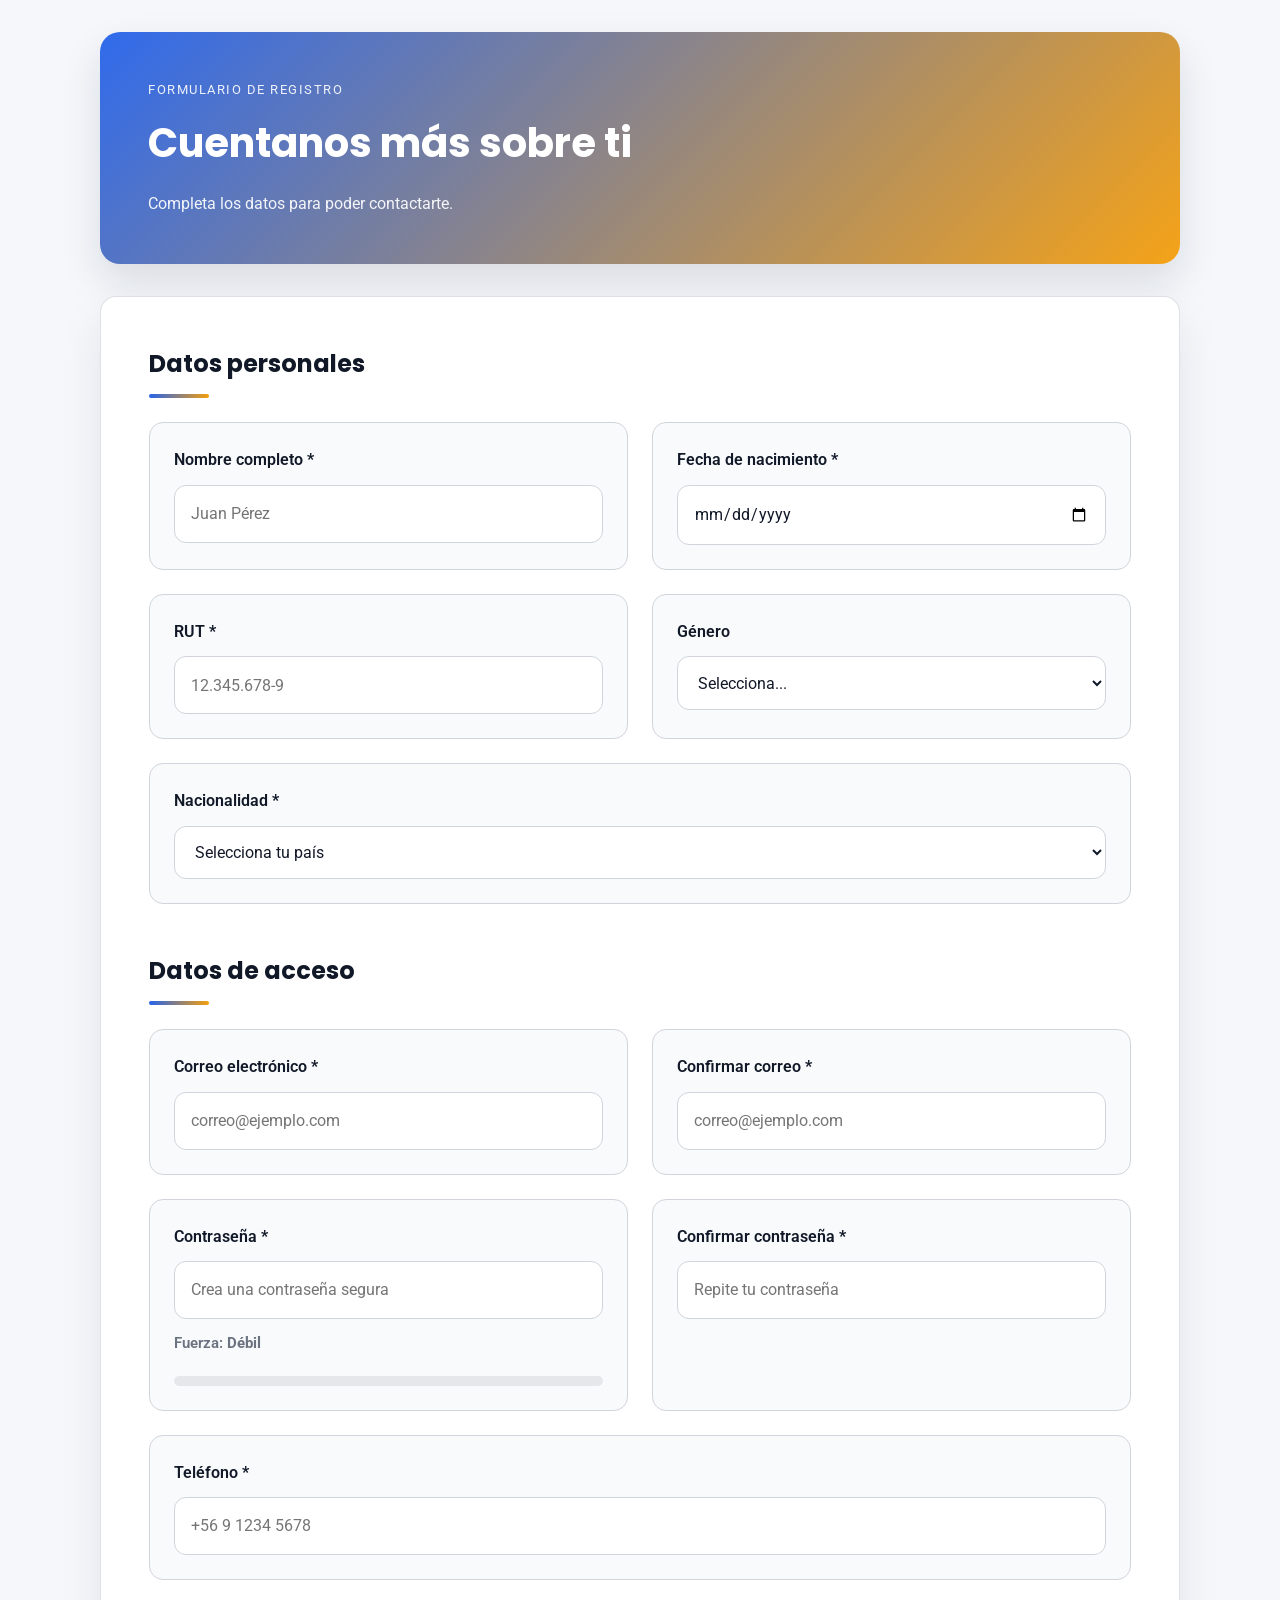
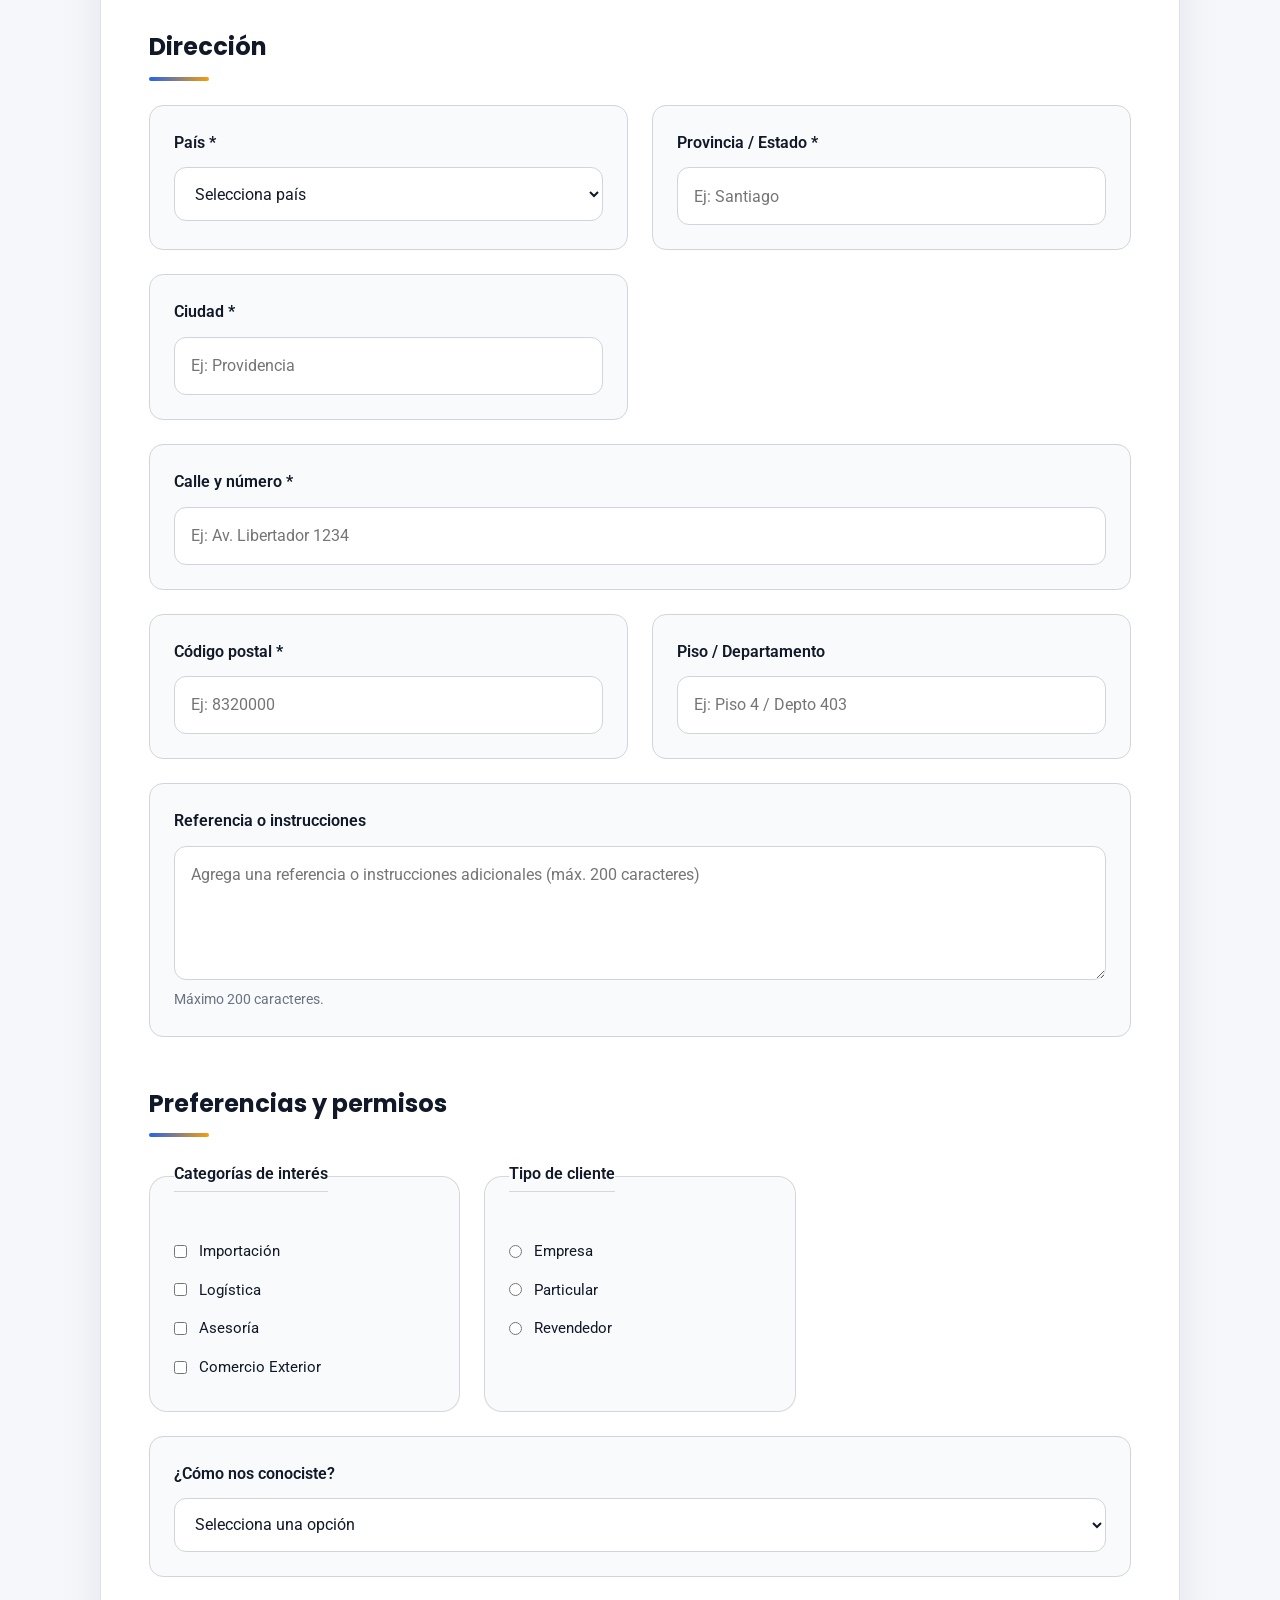
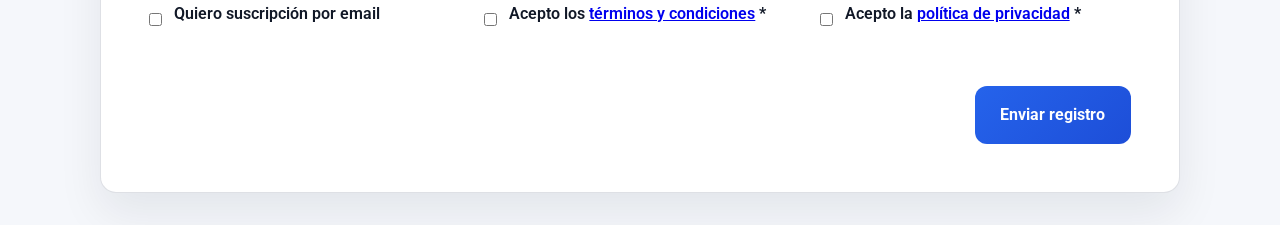
==== registro.html @ dc12669c "Avance con formulario y pagina del comercio" ====
<!DOCTYPE html>
<html lang="es">
<head>
    <meta charset="UTF-8">
    <meta name="viewport" content="width=device-width, initial-scale=1.0">
    <title>Registro - Global Import</title>
    <link rel="stylesheet" href="registro.css">
</head>
<body>
    <main class="page-shell">
        <header class="page-header">
            <div>
                <p class="eyebrow">Formulario de registro</p>
                <h1>Cuentanos más sobre ti</h1>
                <p class="subtitle">Completa los datos para poder contactarte.</p>
            </div>
        </header>

        <form class="registro-form" action="#" method="post">
            <section class="form-section">
                <h2>Datos personales</h2>
                <div class="field-grid">
                    <label class="field-group">
                        <span>Nombre completo <strong>*</strong></span>
                        <input type="text" name="nombre" placeholder="Juan Pérez" required>
                    </label>
                    <label class="field-group">
                        <span>Fecha de nacimiento <strong>*</strong></span>
                        <input type="date" name="fecha_nacimiento" required>
                    </label>
                    <label class="field-group">
                        <span>RUT <strong>*</strong></span>
                        <input type="text" name="rut" placeholder="12.345.678-9" required>
                    </label>
                    <label class="field-group">
                        <span>Género</span>
                        <select name="genero">
                            <option value="">Selecciona...</option>
                            <option value="masculino">Masculino</option>
                            <option value="femenino">Femenino</option>
                            <option value="no_binario">No binario</option>
                            <option value="prefiero_no_decir">Prefiero no decir</option>
                        </select>
                    </label>
                    <label class="field-group field-fullwidth">
                        <span>Nacionalidad <strong>*</strong></span>
                        <select name="nacionalidad" required>
                            <option value="">Selecciona tu país</option>
                            <option value="chile">Chile</option>
                            <option value="argentina">Argentina</option>
                            <option value="peru">Perú</option>
                            <option value="colombia">Colombia</option>
                            <option value="mexico">México</option>
                            <option value="espana">España</option>
                            <option value="estados_unidos">Estados Unidos</option>
                            <option value="brasil">Brasil</option>
                        </select>
                    </label>
                </div>
            </section>

            <section class="form-section">
                <h2>Datos de acceso</h2>
                <div class="field-grid">
                    <label class="field-group">
                        <span>Correo electrónico <strong>*</strong></span>
                        <input type="email" name="correo" placeholder="correo@ejemplo.com" required>
                    </label>
                    <label class="field-group">
                        <span>Confirmar correo <strong>*</strong></span>
                        <input type="email" name="correo_confirm" placeholder="correo@ejemplo.com" required>
                    </label>
                    <label class="field-group">
                        <span>Contraseña <strong>*</strong></span>
                        <input id="password" type="password" name="password" placeholder="Crea una contraseña segura" required>
                        <div class="password-strength" aria-live="polite">
                            <span class="strength-label">Fuerza: <strong id="strength-text">Débil</strong></span>
                            <div class="strength-meter">
                                <span id="strength-bar"></span>
                            </div>
                        </div>
                    </label>
                    <label class="field-group">
                        <span>Confirmar contraseña <strong>*</strong></span>
                        <input type="password" name="password_confirm" placeholder="Repite tu contraseña" required>
                    </label>
                    <label class="field-group field-fullwidth">
                        <span>Teléfono <strong>*</strong></span>
                        <input type="tel" name="telefono" placeholder="+56 9 1234 5678" pattern="\+?\d[\d\s]{7,}" required>
                    </label>
                </div>
            </section>

            <section class="form-section">
                <h2>Dirección</h2>
                <div class="field-grid">
                    <label class="field-group">
                        <span>País <strong>*</strong></span>
                        <select name="pais" required>
                            <option value="">Selecciona país</option>
                            <option value="chile">Chile</option>
                            <option value="argentina">Argentina</option>
                            <option value="peru">Perú</option>
                            <option value="colombia">Colombia</option>
                            <option value="mexico">México</option>
                            <option value="espana">España</option>
                            <option value="brasil">Brasil</option>
                            <option value="estados_unidos">Estados Unidos</option>
                        </select>
                    </label>
                    <label class="field-group">
                        <span>Provincia / Estado <strong>*</strong></span>
                        <input type="text" name="provincia" placeholder="Ej: Santiago" required>
                    </label>
                    <label class="field-group">
                        <span>Ciudad <strong>*</strong></span>
                        <input type="text" name="ciudad" placeholder="Ej: Providencia" required>
                    </label>
                    <label class="field-group field-fullwidth">
                        <span>Calle y número <strong>*</strong></span>
                        <input type="text" name="calle_numero" placeholder="Ej: Av. Libertador 1234" required>
                    </label>
                    <label class="field-group">
                        <span>Código postal <strong>*</strong></span>
                        <input type="text" name="codigo_postal" placeholder="Ej: 8320000" required>
                    </label>
                    <label class="field-group">
                        <span>Piso / Departamento</span>
                        <input type="text" name="piso_depto" placeholder="Ej: Piso 4 / Depto 403">
                    </label>
                    <label class="field-group field-fullwidth">
                        <span>Referencia o instrucciones</span>
                        <textarea name="referencia" rows="4" maxlength="200" placeholder="Agrega una referencia o instrucciones adicionales (máx. 200 caracteres)"></textarea>
                        <small class="help-text">Máximo 200 caracteres.</small>
                    </label>
                </div>
            </section>

            <section class="form-section">
                <h2>Preferencias y permisos</h2>
                <div class="field-grid field-grid--columns">
                    <fieldset class="field-card">
                        <legend>Categorías de interés</legend>
                        <label><input type="checkbox" name="categorias" value="importacion"> Importación</label>
                        <label><input type="checkbox" name="categorias" value="logistica"> Logística</label>
                        <label><input type="checkbox" name="categorias" value="asesoria"> Asesoría</label>
                        <label><input type="checkbox" name="categorias" value="comercio"> Comercio Exterior</label>
                    </fieldset>

                    <fieldset class="field-card">
                        <legend>Tipo de cliente</legend>
                        <label><input type="radio" name="tipo_cliente" value="empresa" required> Empresa</label>
                        <label><input type="radio" name="tipo_cliente" value="particular"> Particular</label>
                        <label><input type="radio" name="tipo_cliente" value="revendedor"> Revendedor</label>
                    </fieldset>

                    <label class="field-group field-fullwidth">
                        <span>¿Cómo nos conociste?</span>
                        <select name="como_conociste">
                            <option value="">Selecciona una opción</option>
                            <option value="busqueda_web">Búsqueda en web</option>
                            <option value="redes_sociales">Redes sociales</option>
                            <option value="recomendacion">Recomendación</option>
                            <option value="rss">RSS</option>
                            <option value="newsletter">Newsletter</option>
                            <option value="otro">Otro</option>
                        </select>
                    </label>

                    <label class="field-group checkbox-inline">
                        <input type="checkbox" name="suscripcion_email" value="si">
                        <span>Quiero suscripción por email</span>
                    </label>

                    <label class="field-group checkbox-inline">
                        <input type="checkbox" name="acepto_terminos" required>
                        <span>Acepto los <a href="#" target="_blank">términos y condiciones</a> <strong>*</strong></span>
                    </label>

                    <label class="field-group checkbox-inline">
                        <input type="checkbox" name="acepto_privacidad" required>
                        <span>Acepto la <a href="#" target="_blank">política de privacidad</a> <strong>*</strong></span>
                    </label>
                </div>
            </section>

            <div class="form-actions">
                <button type="submit" class="btn-primary">Enviar registro</button>
            </div>
        </form>
    </main>

    <script>
        const passwordInput = document.getElementById('password');
        const strengthBar = document.getElementById('strength-bar');
        const strengthText = document.getElementById('strength-text');

        function evaluatePassword(value) {
            let score = 0;
            const patterns = [
                /[a-z]/,
                /[A-Z]/,
                /[0-9]/,
                /[^A-Za-z0-9]/,
                /.{8,}/
            ];
            patterns.forEach((pattern) => {
                if (pattern.test(value)) score += 1;
            });
            return score;
        }

        function updateStrengthMeter() {
            const value = passwordInput.value;
            const score = evaluatePassword(value);
            const width = (score / 5) * 100;
            strengthBar.style.width = width + '%';

            if (score <= 2) {
                strengthBar.className = 'weak';
                strengthText.textContent = 'Débil';
            } else if (score === 3 || score === 4) {
                strengthBar.className = 'medium';
                strengthText.textContent = 'Aceptable';
            } else {
                strengthBar.className = 'strong';
                strengthText.textContent = 'Fuerte';
            }
        }

        passwordInput.addEventListener('input', updateStrengthMeter);
    </script>
</body>
</html>
---- registro.css ----
@import url('https://fonts.googleapis.com/css2?family=Poppins:wght@300;400;500;600;700&family=Roboto:wght@300;400;500;700&display=swap');

:root {
    --color-background: #f5f7fb;
    --color-surface: #ffffff;
    --color-primary: #2563eb;
    --color-primary-dark: #1d4ed8;
    --color-secondary: #f59e0b;
    --color-secondary-dark: #d97706;
    --color-border: #d1d5db;
    --color-text: #111827;
    --color-muted: #6b7280;
    --color-success: #16a34a;
    --font-heading: 'Poppins', sans-serif;
    --font-body: 'Roboto', sans-serif;
    --radius: 16px;
    --spacing-xs: 0.65rem;
    --spacing-sm: 1rem;
    --spacing-md: 1.5rem;
    --spacing-lg: 2rem;
    --spacing-xl: 3rem;
    --transition: 0.25s ease;
}

* {
    margin: 0;
    padding: 0;
    box-sizing: border-box;
}

html {
    scroll-behavior: smooth;
}

body {
    font-family: var(--font-body);
    background: var(--color-background);
    color: var(--color-text);
    line-height: 1.6;
    padding: var(--spacing-lg);
}

button,
input,
select,
textarea {
    font: inherit;
}

.page-shell {
    max-width: 1080px;
    margin: 0 auto;
}

.page-header {
    background: linear-gradient(135deg, rgba(37, 99, 235, 0.95), rgba(245, 158, 11, 0.95));
    color: #fff;
    border-radius: calc(var(--radius) * 1.25);
    padding: var(--spacing-xl);
    margin-bottom: var(--spacing-lg);
    box-shadow: 0 18px 40px rgba(15, 23, 42, 0.12);
}

.page-header .eyebrow {
    text-transform: uppercase;
    letter-spacing: 1.5px;
    font-size: 0.8rem;
    opacity: 0.9;
    margin-bottom: var(--spacing-xs);
}

.page-header h1 {
    font-family: var(--font-heading);
    font-size: 2.5rem;
    margin-bottom: var(--spacing-sm);
}

.page-header .subtitle {
    color: rgba(255, 255, 255, 0.92);
    max-width: 760px;
}

.registro-form {
    background: var(--color-surface);
    border-radius: var(--radius);
    padding: var(--spacing-xl);
    box-shadow: 0 20px 45px rgba(15, 23, 42, 0.08);
    border: 1px solid rgba(209, 213, 219, 0.72);
}

.form-section {
    margin-bottom: var(--spacing-xl);
}

.form-section h2 {
    font-family: var(--font-heading);
    font-size: 1.5rem;
    margin-bottom: var(--spacing-md);
    position: relative;
}

.form-section h2::after {
    content: '';
    width: 60px;
    height: 4px;
    background: linear-gradient(90deg, var(--color-primary), var(--color-secondary));
    display: block;
    margin-top: var(--spacing-xs);
    border-radius: 999px;
}

.field-grid {
    display: grid;
    grid-template-columns: repeat(2, minmax(0, 1fr));
    gap: var(--spacing-md);
}

.field-grid--columns {
    grid-template-columns: repeat(3, minmax(0, 1fr));
}

.field-group,
.field-card {
    display: flex;
    flex-direction: column;
    background: #f8fafc;
    padding: var(--spacing-md);
    border: 1px solid var(--color-border);
    border-radius: 14px;
}

.field-group label,
.field-card label {
    display: flex;
    align-items: center;
    gap: 0.75rem;
    cursor: pointer;
    margin-top: 0.5rem;
}

.field-group span,
.field-card legend {
    margin-bottom: 0.75rem;
    font-weight: 600;
}

.field-group input,
.field-group select,
.field-group textarea {
    border: 1px solid var(--color-border);
    border-radius: 12px;
    padding: 0.95rem 1rem;
    background: #ffffff;
    color: var(--color-text);
    transition: border-color var(--transition), box-shadow var(--transition);
}

.field-group input:focus,
.field-group select:focus,
.field-group textarea:focus {
    outline: none;
    border-color: var(--color-primary);
    box-shadow: 0 0 0 4px rgba(37, 99, 235, 0.12);
}

.field-fullwidth {
    grid-column: 1 / -1;
}

.checkbox-inline {
    flex-direction: row;
    align-items: center;
    gap: 0.75rem;
    background: transparent;
    border: none;
    padding: 0;
}

.field-card {
    padding: var(--spacing-md);
    background: #f8fafc;
    border-radius: 18px;
    border: 1px solid rgba(209, 213, 219, 0.9);
}

.field-card legend {
    font-size: 1rem;
    padding-bottom: 0.25rem;
    border-bottom: 1px solid rgba(209, 213, 219, 0.9);
    margin-bottom: 1rem;
}

.field-card label {
    margin: 0.45rem 0;
    font-size: 0.95rem;
    cursor: pointer;
}

.field-card input[type='checkbox'],
.field-card input[type='radio'] {
    accent-color: var(--color-primary);
}

.help-text {
    margin-top: 0.5rem;
    color: var(--color-muted);
    font-size: 0.9rem;
}

.password-strength {
    margin-top: 0.75rem;
    display: grid;
    gap: 0.5rem;
}

.strength-label {
    font-size: 0.95rem;
    color: var(--color-muted);
}

.strength-meter {
    background: #e5e7eb;
    border-radius: 999px;
    height: 10px;
    overflow: hidden;
}

.strength-meter span {
    display: block;
    height: 100%;
    width: 0;
    border-radius: 999px;
    background: var(--color-secondary);
    transition: width var(--transition), background var(--transition);
}

.strength-meter span.weak {
    background: #f97316;
}

.strength-meter span.medium {
    background: #f59e0b;
}

.strength-meter span.strong {
    background: #16a34a;
}

button.btn-primary {
    display: inline-flex;
    align-items: center;
    justify-content: center;
    background: linear-gradient(135deg, var(--color-primary), var(--color-primary-dark));
    color: #ffffff;
    border: none;
    border-radius: 12px;
    padding: 1rem 1.6rem;
    font-size: 1rem;
    font-weight: 700;
    cursor: pointer;
    transition: transform var(--transition), box-shadow var(--transition);
}

button.btn-primary:hover {
    transform: translateY(-2px);
    box-shadow: 0 18px 35px rgba(37, 99, 235, 0.22);
}

.form-actions {
    display: flex;
    justify-content: flex-end;
    margin-top: var(--spacing-xl);
}

@media (max-width: 900px) {
    .field-grid,
    .field-grid--columns {
        grid-template-columns: 1fr;
    }

    .form-actions {
        justify-content: center;
    }
}

@media (max-width: 560px) {
    body {
        padding: var(--spacing-md);
    }

    .page-header h1 {
        font-size: 2rem;
    }

    .page-header {
        padding: var(--spacing-lg);
    }

    .registro-form {
        padding: var(--spacing-lg);
    }
}
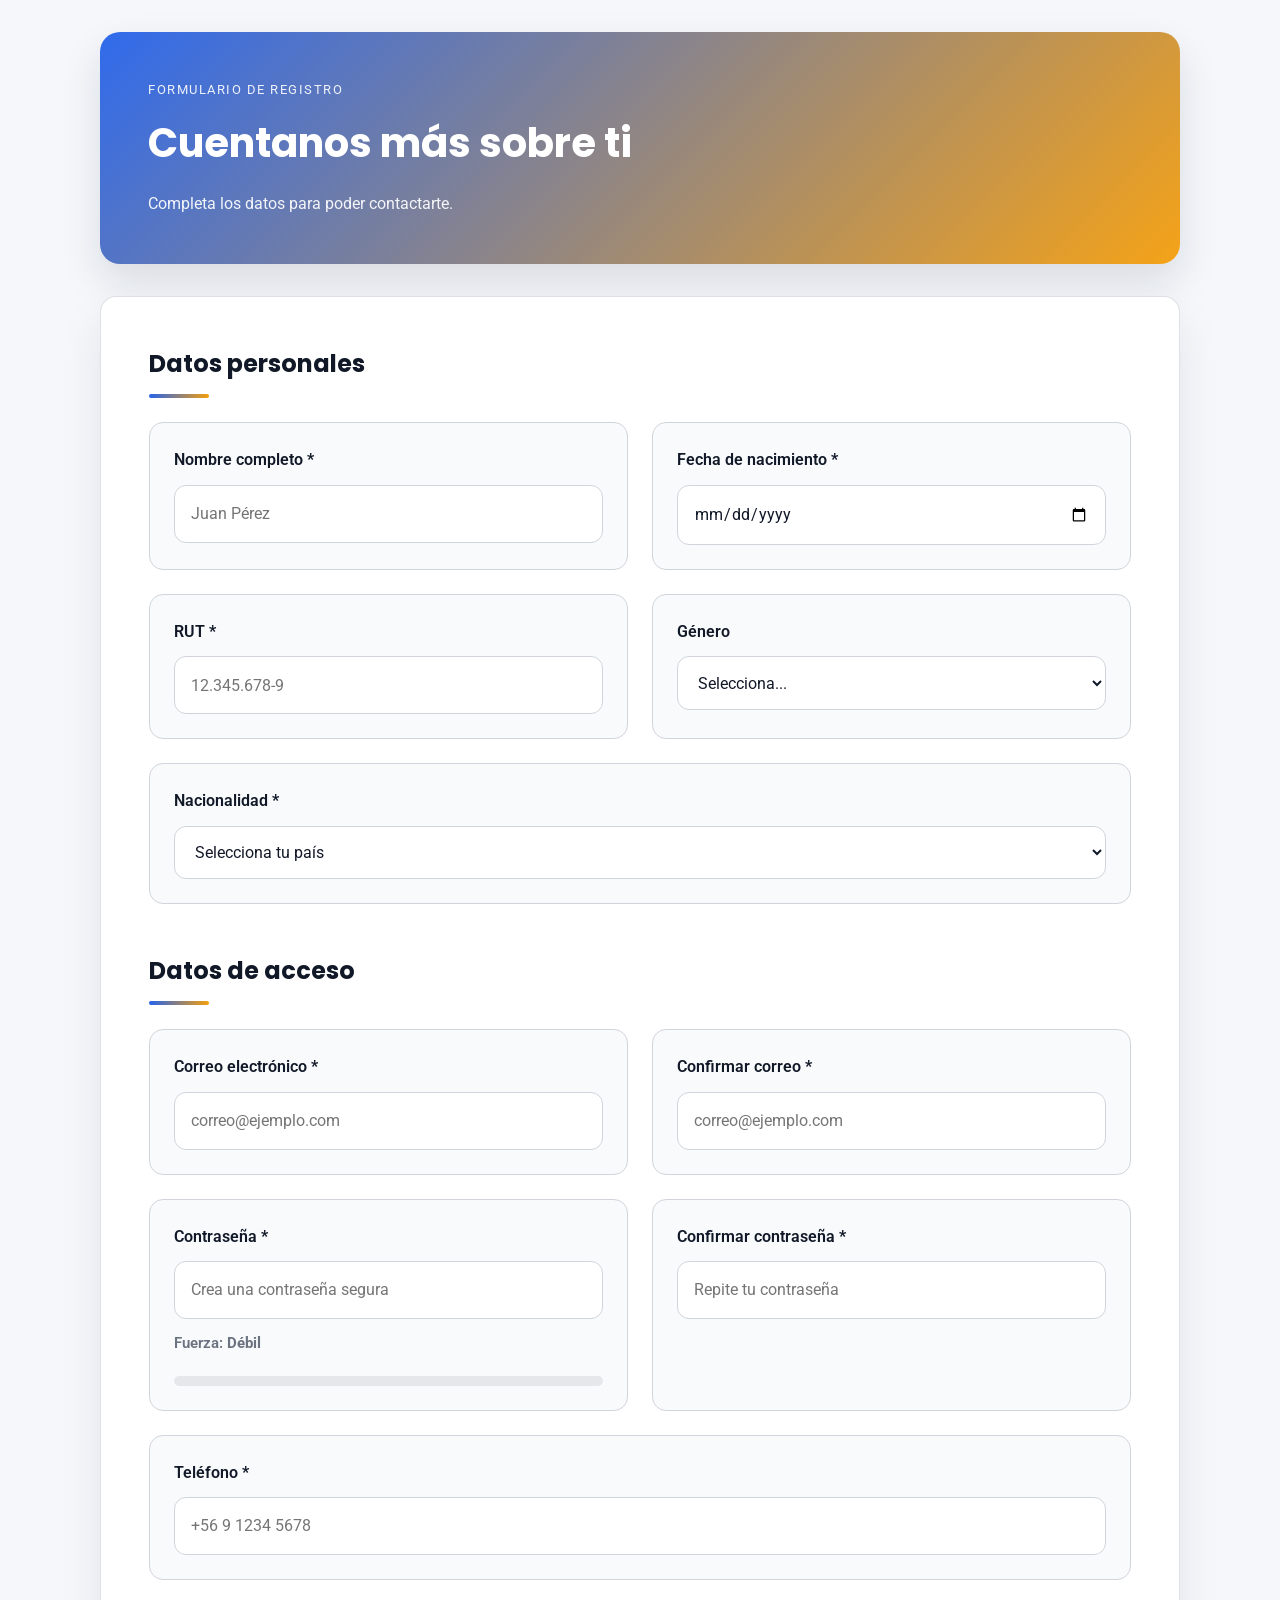
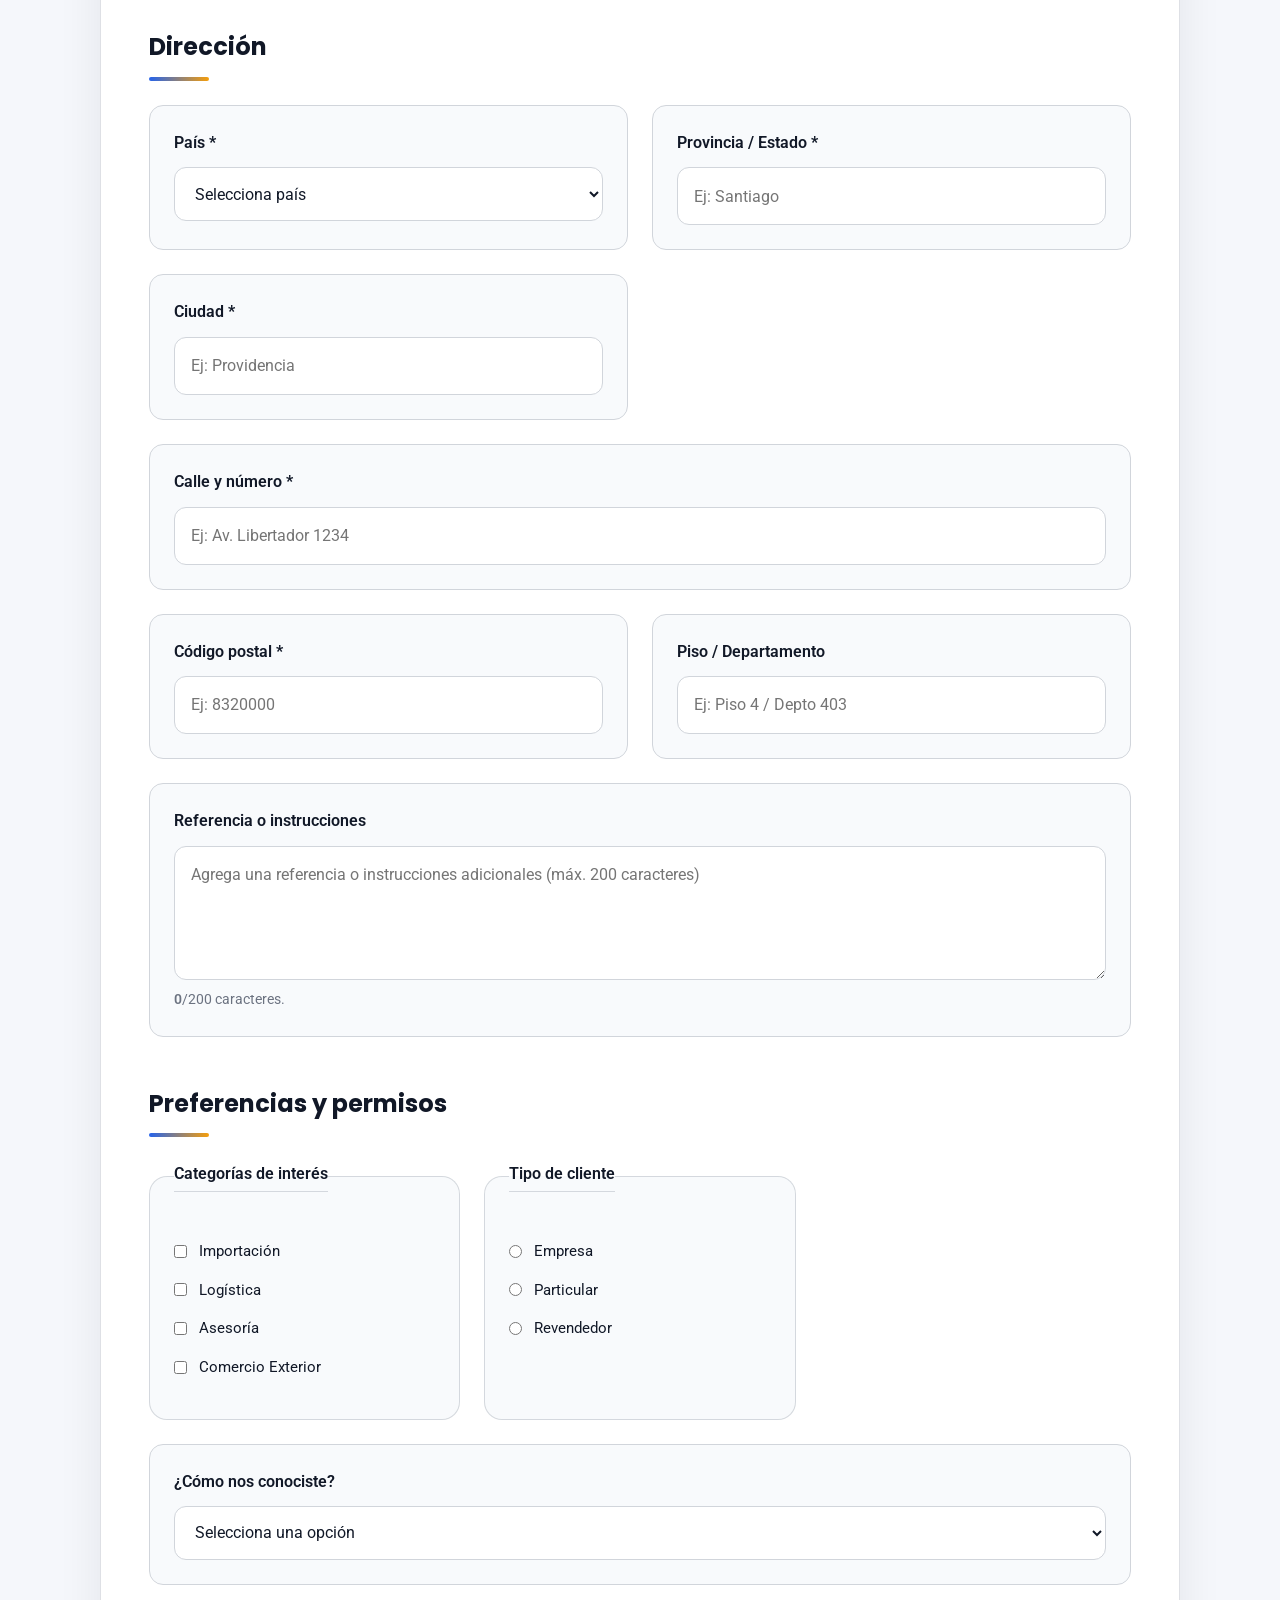
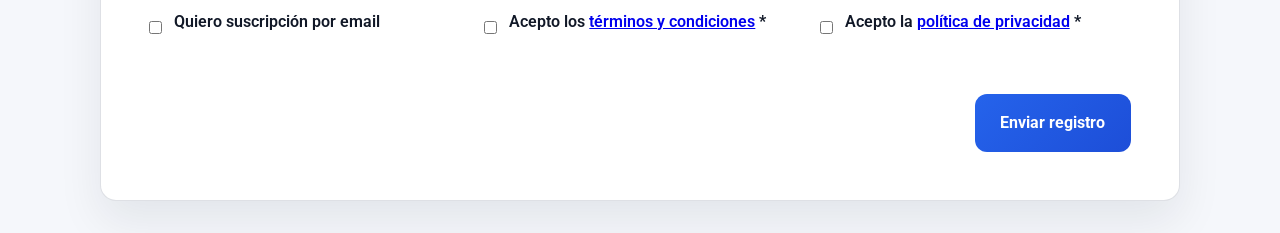
==== commit 9d6ca537: "Validacion de formulario de contacto con js" ====
--- a/registro.html
+++ b/registro.html
@@ -23,14 +23,17 @@
                     <label class="field-group">
                         <span>Nombre completo <strong>*</strong></span>
                         <input type="text" name="nombre" placeholder="Juan Pérez" required>
+                        <span class="error-message"></span>
                     </label>
                     <label class="field-group">
                         <span>Fecha de nacimiento <strong>*</strong></span>
                         <input type="date" name="fecha_nacimiento" required>
+                        <span class="error-message"></span>
                     </label>
                     <label class="field-group">
                         <span>RUT <strong>*</strong></span>
                         <input type="text" name="rut" placeholder="12.345.678-9" required>
+                        <span class="error-message"></span>
                     </label>
                     <label class="field-group">
                         <span>Género</span>
@@ -41,6 +44,7 @@
                             <option value="no_binario">No binario</option>
                             <option value="prefiero_no_decir">Prefiero no decir</option>
                         </select>
+                        <span class="error-message"></span>
                     </label>
                     <label class="field-group field-fullwidth">
                         <span>Nacionalidad <strong>*</strong></span>
@@ -55,6 +59,7 @@
                             <option value="estados_unidos">Estados Unidos</option>
                             <option value="brasil">Brasil</option>
                         </select>
+                        <span class="error-message"></span>
                     </label>
                 </div>
             </section>
@@ -65,14 +70,17 @@
                     <label class="field-group">
                         <span>Correo electrónico <strong>*</strong></span>
                         <input type="email" name="correo" placeholder="correo@ejemplo.com" required>
+                        <span class="error-message"></span>
                     </label>
                     <label class="field-group">
                         <span>Confirmar correo <strong>*</strong></span>
                         <input type="email" name="correo_confirm" placeholder="correo@ejemplo.com" required>
+                        <span class="error-message"></span>
                     </label>
                     <label class="field-group">
                         <span>Contraseña <strong>*</strong></span>
                         <input id="password" type="password" name="password" placeholder="Crea una contraseña segura" required>
+                        <span class="error-message"></span>
                         <div class="password-strength" aria-live="polite">
                             <span class="strength-label">Fuerza: <strong id="strength-text">Débil</strong></span>
                             <div class="strength-meter">
@@ -83,10 +91,12 @@
                     <label class="field-group">
                         <span>Confirmar contraseña <strong>*</strong></span>
                         <input type="password" name="password_confirm" placeholder="Repite tu contraseña" required>
+                        <span class="error-message"></span>
                     </label>
                     <label class="field-group field-fullwidth">
                         <span>Teléfono <strong>*</strong></span>
                         <input type="tel" name="telefono" placeholder="+56 9 1234 5678" pattern="\+?\d[\d\s]{7,}" required>
+                        <span class="error-message"></span>
                     </label>
                 </div>
             </section>
@@ -107,22 +117,27 @@
                             <option value="brasil">Brasil</option>
                             <option value="estados_unidos">Estados Unidos</option>
                         </select>
+                        <span class="error-message"></span>
                     </label>
                     <label class="field-group">
                         <span>Provincia / Estado <strong>*</strong></span>
                         <input type="text" name="provincia" placeholder="Ej: Santiago" required>
+                        <span class="error-message"></span>
                     </label>
                     <label class="field-group">
                         <span>Ciudad <strong>*</strong></span>
                         <input type="text" name="ciudad" placeholder="Ej: Providencia" required>
+                        <span class="error-message"></span>
                     </label>
                     <label class="field-group field-fullwidth">
                         <span>Calle y número <strong>*</strong></span>
                         <input type="text" name="calle_numero" placeholder="Ej: Av. Libertador 1234" required>
+                        <span class="error-message"></span>
                     </label>
                     <label class="field-group">
                         <span>Código postal <strong>*</strong></span>
                         <input type="text" name="codigo_postal" placeholder="Ej: 8320000" required>
+                        <span class="error-message"></span>
                     </label>
                     <label class="field-group">
                         <span>Piso / Departamento</span>
@@ -131,7 +146,8 @@
                     <label class="field-group field-fullwidth">
                         <span>Referencia o instrucciones</span>
                         <textarea name="referencia" rows="4" maxlength="200" placeholder="Agrega una referencia o instrucciones adicionales (máx. 200 caracteres)"></textarea>
-                        <small class="help-text">Máximo 200 caracteres.</small>
+                        <small class="help-text"><span id="char-count">0</span>/200 caracteres.</small>
+                        <span class="error-message"></span>
                     </label>
                 </div>
             </section>
@@ -145,6 +161,7 @@
                         <label><input type="checkbox" name="categorias" value="logistica"> Logística</label>
                         <label><input type="checkbox" name="categorias" value="asesoria"> Asesoría</label>
                         <label><input type="checkbox" name="categorias" value="comercio"> Comercio Exterior</label>
+                        <span class="error-message" style="display: block;"></span>
                     </fieldset>
 
                     <fieldset class="field-card">
@@ -152,6 +169,7 @@
                         <label><input type="radio" name="tipo_cliente" value="empresa" required> Empresa</label>
                         <label><input type="radio" name="tipo_cliente" value="particular"> Particular</label>
                         <label><input type="radio" name="tipo_cliente" value="revendedor"> Revendedor</label>
+                        <span class="error-message" style="display: block;"></span>
                     </fieldset>
 
                     <label class="field-group field-fullwidth">
@@ -175,11 +193,13 @@
                     <label class="field-group checkbox-inline">
                         <input type="checkbox" name="acepto_terminos" required>
                         <span>Acepto los <a href="#" target="_blank">términos y condiciones</a> <strong>*</strong></span>
+                        <span class="error-message" style="display: block; margin-top: 0.5rem;"></span>
                     </label>
 
                     <label class="field-group checkbox-inline">
                         <input type="checkbox" name="acepto_privacidad" required>
                         <span>Acepto la <a href="#" target="_blank">política de privacidad</a> <strong>*</strong></span>
+                        <span class="error-message" style="display: block; margin-top: 0.5rem;"></span>
                     </label>
                 </div>
             </section>
@@ -188,6 +208,17 @@
                 <button type="submit" class="btn-primary">Enviar registro</button>
             </div>
         </form>
+
+        <!-- Pantalla de éxito -->
+        <div class="success-screen" id="successScreen">
+            <div class="success-content">
+                <div class="success-icon">✓</div>
+                <h2>¡Registro Exitoso!</h2>
+                <p class="success-message">Bienvenido, <span id="userName"></span></p>
+                <p>Tu registro ha sido completado satisfactoriamente. Pronto recibirás un correo de confirmación.</p>
+                <button type="button" class="btn-primary" onclick="window.location.href='index.html'">Volver al Inicio</button>
+            </div>
+        </div>
     </main>
 
     <script>
@@ -230,5 +261,7 @@
 
         passwordInput.addEventListener('input', updateStrengthMeter);
     </script>
+    
+    <script src="validaciones.js"></script>
 </body>
 </html>
--- a/registro.css
+++ b/registro.css
@@ -183,6 +183,16 @@
     border: 1px solid rgba(209, 213, 219, 0.9);
 }
 
+.field-card.campo-error {
+    border-color: #dc2626 !important;
+    background-color: rgba(220, 38, 38, 0.05);
+}
+
+.field-card.campo-ok {
+    border-color: var(--color-success) !important;
+    background-color: rgba(22, 163, 74, 0.05);
+}
+
 .field-card legend {
     font-size: 1rem;
     padding-bottom: 0.25rem;
@@ -272,6 +282,134 @@
     margin-top: var(--spacing-xl);
 }
 
+/* Estilos para validación - Error y Éxito */
+.campo-error input,
+.campo-error select,
+.campo-error textarea {
+    border-color: #dc2626 !important;
+    background-color: rgba(220, 38, 38, 0.05);
+}
+
+.campo-error input:focus,
+.campo-error select:focus,
+.campo-error textarea:focus {
+    box-shadow: 0 0 0 4px rgba(220, 38, 38, 0.12);
+}
+
+.campo-ok input,
+.campo-ok select,
+.campo-ok textarea {
+    border-color: var(--color-success) !important;
+    background-color: rgba(22, 163, 74, 0.05);
+}
+
+.campo-ok input:focus,
+.campo-ok select:focus,
+.campo-ok textarea:focus {
+    box-shadow: 0 0 0 4px rgba(22, 163, 74, 0.12);
+}
+
+/* Mensajes de error */
+.error-message {
+    color: #dc2626;
+    font-size: 0.85rem;
+    margin-top: 0.5rem;
+    display: none;
+    font-weight: 500;
+}
+
+.campo-error .error-message {
+    display: block;
+}
+
+/* Pantalla de éxito */
+.success-screen {
+    display: none;
+    position: fixed;
+    top: 0;
+    left: 0;
+    right: 0;
+    bottom: 0;
+    background: linear-gradient(135deg, rgba(37, 99, 235, 0.95), rgba(245, 158, 11, 0.95));
+    z-index: 1000;
+    flex-direction: column;
+    align-items: center;
+    justify-content: center;
+    animation: fadeIn 0.3s ease;
+}
+
+.success-screen.active {
+    display: flex;
+}
+
+@keyframes fadeIn {
+    from {
+        opacity: 0;
+    }
+    to {
+        opacity: 1;
+    }
+}
+
+.success-content {
+    background: white;
+    border-radius: var(--radius);
+    padding: var(--spacing-xl);
+    text-align: center;
+    max-width: 500px;
+    box-shadow: 0 20px 60px rgba(15, 23, 42, 0.15);
+    animation: slideUp 0.4s ease;
+}
+
+@keyframes slideUp {
+    from {
+        transform: translateY(30px);
+        opacity: 0;
+    }
+    to {
+        transform: translateY(0);
+        opacity: 1;
+    }
+}
+
+.success-icon {
+    font-size: 3.5rem;
+    margin-bottom: var(--spacing-md);
+    animation: scaleIn 0.5s ease 0.2s both;
+}
+
+@keyframes scaleIn {
+    from {
+        transform: scale(0);
+    }
+    to {
+        transform: scale(1);
+    }
+}
+
+.success-content h2 {
+    font-family: var(--font-heading);
+    font-size: 2rem;
+    color: var(--color-text);
+    margin-bottom: var(--spacing-sm);
+}
+
+.success-content p {
+    color: var(--color-muted);
+    margin-bottom: var(--spacing-lg);
+    font-size: 1.1rem;
+}
+
+.success-message {
+    color: var(--color-success);
+    font-weight: 600;
+    margin-bottom: var(--spacing-md);
+}
+
+.success-content .btn-primary {
+    background: linear-gradient(135deg, var(--color-primary), var(--color-primary-dark));
+}
+
 @media (max-width: 900px) {
     .field-grid,
     .field-grid--columns {
